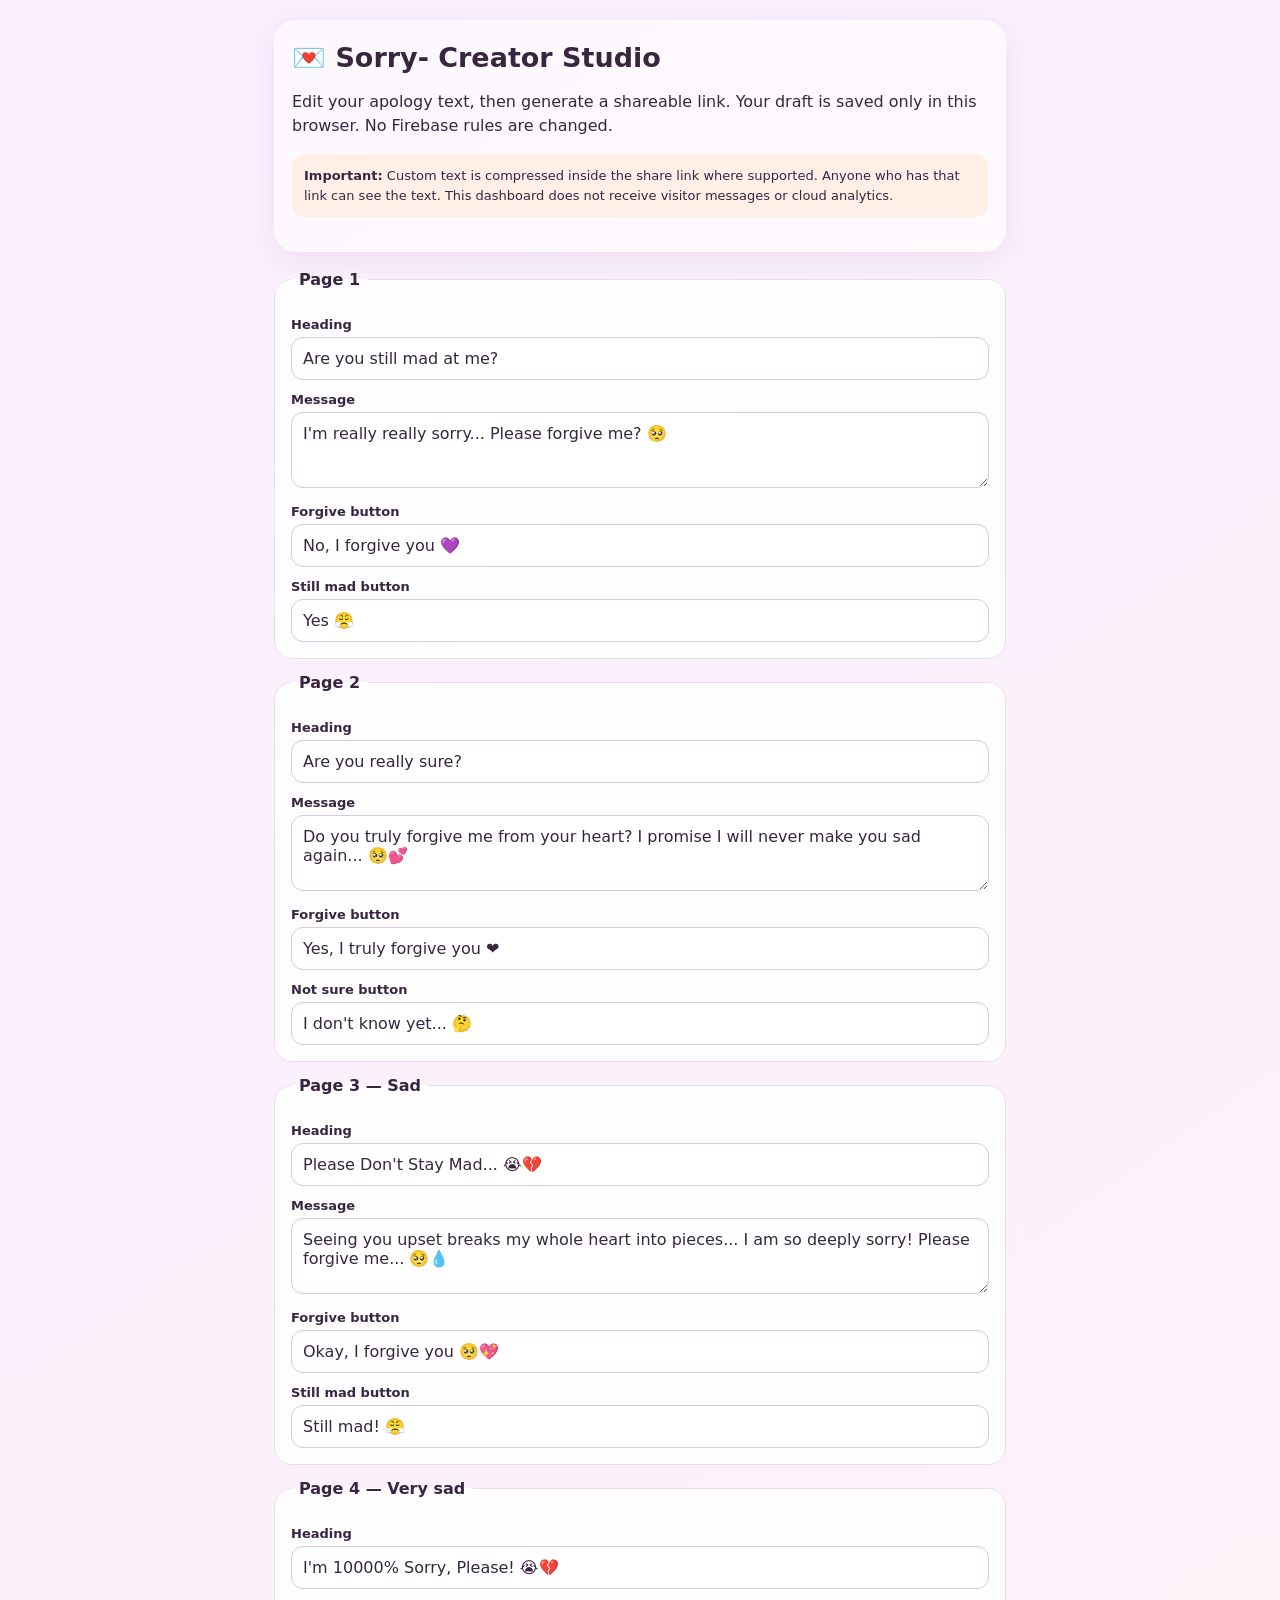
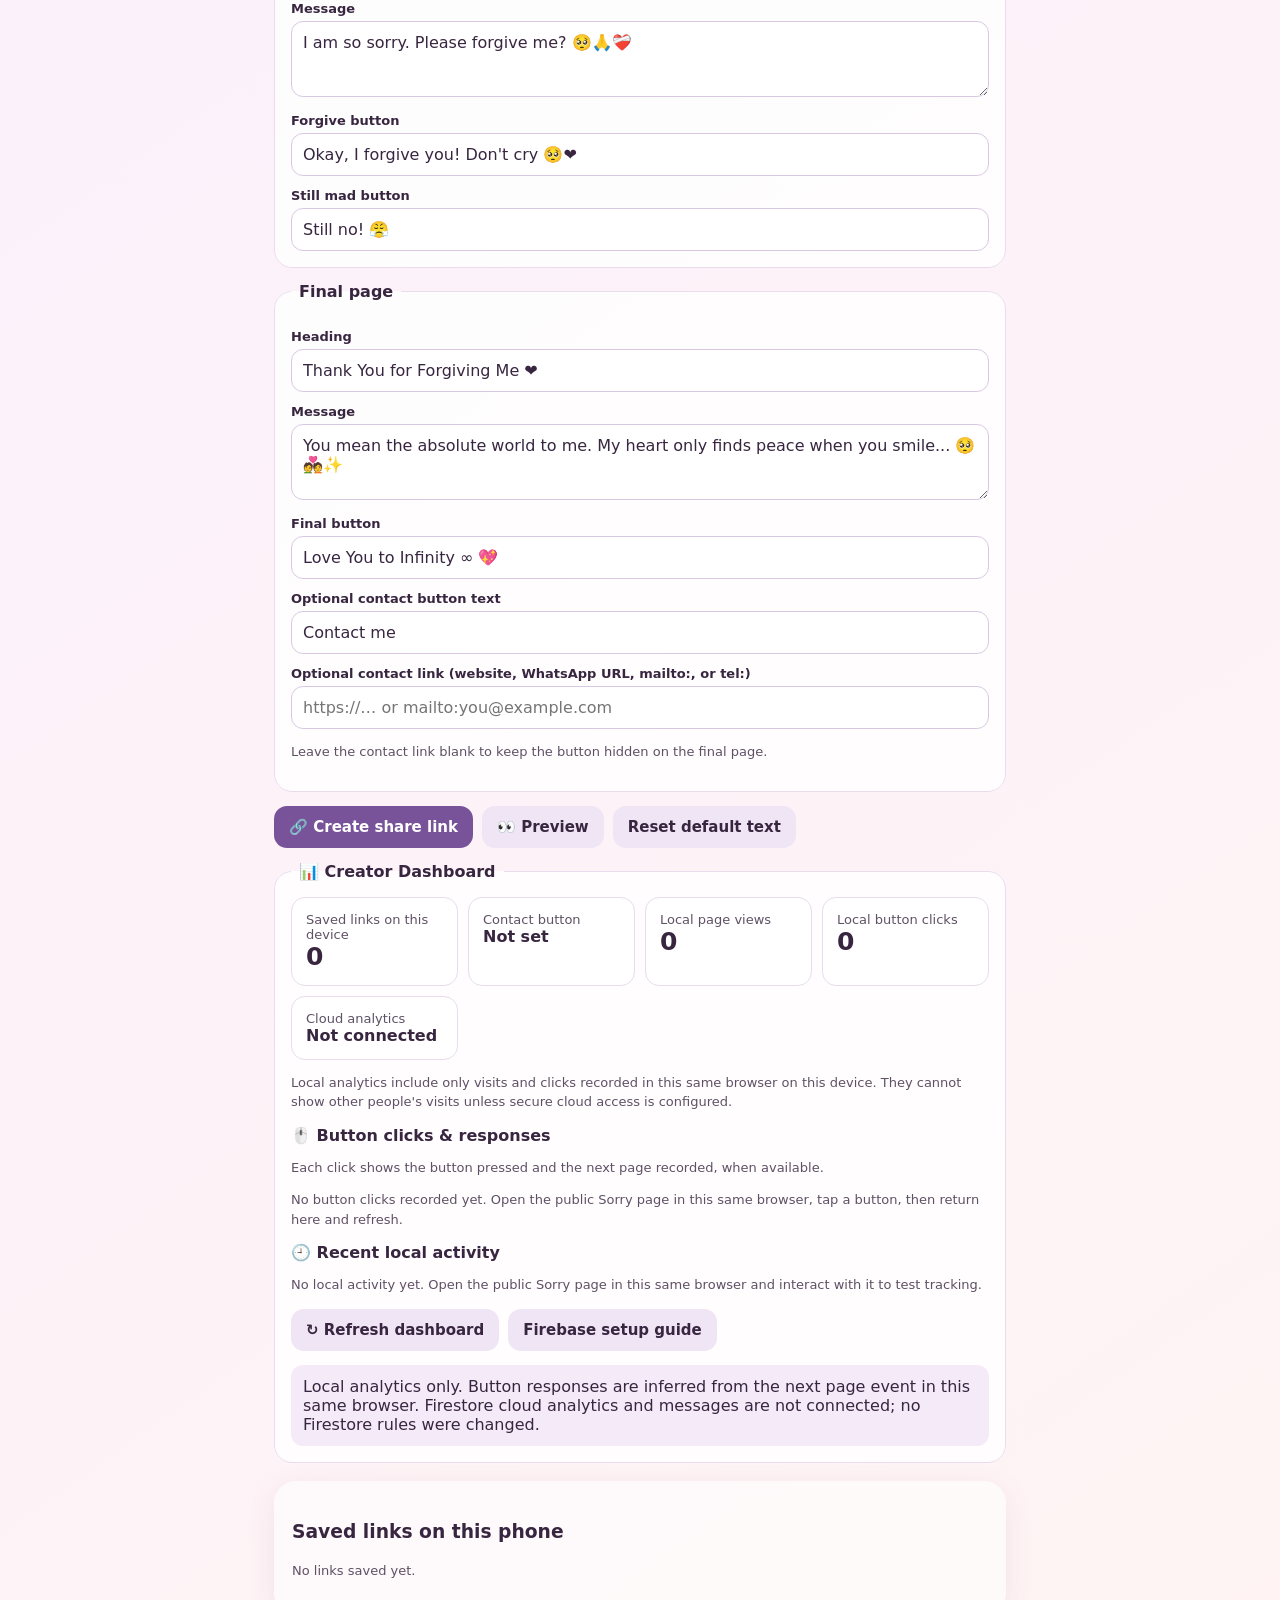
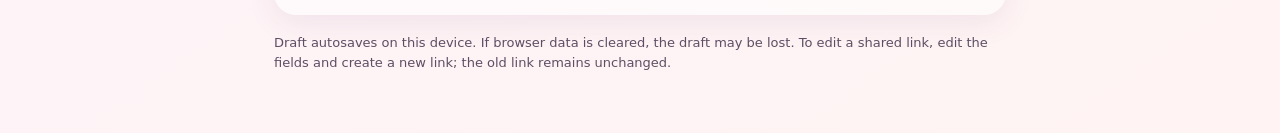
==== admin.html @ 04581060 "Improve local button click response dashboard" ====
<!doctype html>
<html lang="en">
<head>
<meta charset="utf-8"><meta name="viewport" content="width=device-width,initial-scale=1">
<title>Sorry- Creator Studio</title>
<style>
:root{color-scheme:light;--ink:#382640;--purple:#79539a;--soft:#fff7fc;--line:#eadced}
*{box-sizing:border-box}body{margin:0;background:linear-gradient(145deg,#f9efff,#fff4f3);font:16px system-ui,-apple-system,sans-serif;color:var(--ink)}
main{max-width:760px;margin:auto;padding:20px 14px 48px}.hero{padding:22px 18px;border-radius:22px;background:#fff9;box-shadow:0 8px 30px #5e367515;margin-bottom:18px}
h1{margin:0 0 6px;font-size:27px}p{line-height:1.5}.hint{font-size:13px;opacity:.8}
fieldset{border:1px solid var(--line);border-radius:18px;background:#ffffffd9;padding:16px;margin:14px 0}legend{font-weight:800;padding:0 8px}
label{display:block;font-size:13px;font-weight:700;margin:12px 0 5px}input,textarea{width:100%;border:1px solid #d9c8e1;border-radius:12px;padding:11px;font:inherit;background:white;color:var(--ink)}textarea{min-height:76px;resize:vertical}
button{border:0;border-radius:13px;padding:12px 15px;font:700 15px system-ui;cursor:pointer}.primary{background:var(--purple);color:white}.secondary{background:#f0e5f5;color:var(--ink)}.actions{display:flex;flex-wrap:wrap;gap:9px;margin:14px 0}.status{overflow-wrap:anywhere;padding:12px;background:#f5eaf8;border-radius:12px;display:none}.warning{background:#fff0e7;padding:12px;border-radius:12px;font-size:13px}
</style></head>
<body><main>
<section class="hero"><h1>💌 Sorry- Creator Studio</h1><p>Edit your apology text, then generate a shareable link. Your draft is saved only in this browser. No Firebase rules are changed.</p><p class="warning"><b>Important:</b> Custom text is compressed inside the share link where supported. Anyone who has that link can see the text. This dashboard does not receive visitor messages or cloud analytics.</p></section>
<form id="editor">
<fieldset><legend>Page 1</legend>
<label for="title1">Heading</label><input id="title1" data-key="title1" maxlength="180" value="Are you still mad at me?">
<label for="body1">Message</label><textarea id="body1" data-key="body1" maxlength="800">I'm really really sorry... Please forgive me? 🥺</textarea>
<label for="btn1a">Forgive button</label><input id="btn1a" data-key="btn1a" maxlength="100" value="No, I forgive you 💜">
<label for="btn1b">Still mad button</label><input id="btn1b" data-key="btn1b" maxlength="100" value="Yes 😤"></fieldset>
<fieldset><legend>Page 2</legend>
<label for="title2">Heading</label><input id="title2" data-key="title2" maxlength="180" value="Are you really sure?">
<label for="body2">Message</label><textarea id="body2" data-key="body2" maxlength="800">Do you truly forgive me from your heart? I promise I will never make you sad again... 🥺💕</textarea>
<label for="btn2a">Forgive button</label><input id="btn2a" data-key="btn2a" maxlength="100" value="Yes, I truly forgive you ❤️">
<label for="btn2b">Not sure button</label><input id="btn2b" data-key="btn2b" maxlength="100" value="I don't know yet... 🤔"></fieldset>
<fieldset><legend>Page 3 — Sad</legend>
<label for="sadTitle">Heading</label><input id="sadTitle" data-key="sadTitle" maxlength="180" value="Please Don't Stay Mad... 😭💔">
<label for="sadBody">Message</label><textarea id="sadBody" data-key="sadBody" maxlength="800">Seeing you upset breaks my whole heart into pieces... I am so deeply sorry! Please forgive me... 🥺💧</textarea>
<label for="sadA">Forgive button</label><input id="sadA" data-key="sadA" maxlength="100" value="Okay, I forgive you 🥺💖">
<label for="sadB">Still mad button</label><input id="sadB" data-key="sadB" maxlength="100" value="Still mad! 😤"></fieldset>
<fieldset><legend>Page 4 — Very sad</legend>
<label for="superTitle">Heading</label><input id="superTitle" data-key="superTitle" maxlength="180" value="I'm 10000% Sorry, Please! 😭💔">
<label for="superBody">Message</label><textarea id="superBody" data-key="superBody" maxlength="800">I am so sorry. Please forgive me? 🥺🙏❤️‍🩹</textarea>
<label for="superA">Forgive button</label><input id="superA" data-key="superA" maxlength="100" value="Okay, I forgive you! Don't cry 🥺❤️">
<label for="superB">Still mad button</label><input id="superB" data-key="superB" maxlength="100" value="Still no! 😤"></fieldset>
<fieldset><legend>Final page</legend>
<label for="finalTitle">Heading</label><input id="finalTitle" data-key="finalTitle" maxlength="180" value="Thank You for Forgiving Me ❤️">
<label for="finalBody">Message</label><textarea id="finalBody" data-key="finalBody" maxlength="800">You mean the absolute world to me. My heart only finds peace when you smile... 🥺💑✨</textarea>
<label for="finalBtn">Final button</label><input id="finalBtn" data-key="finalBtn" maxlength="100" value="Love You to Infinity ∞ 💖">
<label for="contactLabel">Optional contact button text</label><input id="contactLabel" data-key="contactLabel" maxlength="80" value="Contact me">
<label for="contactUrl">Optional contact link (website, WhatsApp URL, mailto:, or tel:)</label><input id="contactUrl" data-key="contactUrl" maxlength="500" placeholder="https://… or mailto:you@example.com">
<p class="hint">Leave the contact link blank to keep the button hidden on the final page.</p></fieldset>
<div class="actions"><button class="primary" type="button" id="makeLink">🔗 Create share link</button><button class="secondary" type="button" id="preview">👀 Preview</button><button class="secondary" type="button" id="reset">Reset default text</button></div>
<fieldset id="creatorDashboard"><legend>📊 Creator Dashboard</legend>
<div style="display:grid;grid-template-columns:repeat(auto-fit,minmax(135px,1fr));gap:10px">
<div style="padding:14px;border:1px solid var(--line);border-radius:14px;background:#fff"><div class="hint">Saved links on this device</div><strong id="dashLinkCount" style="font-size:25px">0</strong></div>
<div style="padding:14px;border:1px solid var(--line);border-radius:14px;background:#fff"><div class="hint">Contact button</div><strong id="dashContactState">Not set</strong></div>
<div style="padding:14px;border:1px solid var(--line);border-radius:14px;background:#fff"><div class="hint">Local page views</div><strong id="dashPageViews" style="font-size:25px">0</strong></div>
<div style="padding:14px;border:1px solid var(--line);border-radius:14px;background:#fff"><div class="hint">Local button clicks</div><strong id="dashButtonClicks" style="font-size:25px">0</strong></div>
<div style="padding:14px;border:1px solid var(--line);border-radius:14px;background:#fff"><div class="hint">Cloud analytics</div><strong id="dashCloudState">Not connected</strong></div>
</div>
<p id="dashPrivacyNote" class="hint">Local analytics include only visits and clicks recorded in this same browser on this device. They cannot show other people's visits unless secure cloud access is configured.</p>
<div id="buttonResponses" style="margin-top:14px"><h4 style="margin:8px 0">🖱️ Button clicks & responses</h4><p class="hint">No button clicks recorded yet.</p></div>
<div id="localAnalytics" style="margin-top:14px"><h4 style="margin:8px 0">🕘 Recent local activity</h4><p class="hint">No local activity yet.</p></div>
<div class="actions"><button class="secondary" type="button" id="refreshDashboard">↻ Refresh dashboard</button><button class="secondary" type="button" id="openFirebaseGuide">Firebase setup guide</button></div>
<div id="dashDetails" class="status" style="display:block">Cloud visitor analytics: not connected. Public read access to private messages or visitor records will not be enabled.</div>
</fieldset>
<div id="status" class="status" role="status"></div><section id="savedLinks" class="hero" style="margin-top:18px"><h3>Saved links on this phone</h3></section>
<p class="hint">Draft autosaves on this device. If browser data is cleared, the draft may be lost. To edit a shared link, edit the fields and create a new link; the old link remains unchanged.</p>
</form></main>
<script>
const form=document.getElementById('editor'),status=document.getElementById('status');
const fields=[...document.querySelectorAll('[data-key]')];
const defaults=Object.fromEntries(fields.map(el=>[el.dataset.key,el.value]));
const key='sorryCreatorDraftV1', linksKey='sorryCreatedLinksV1';
function values(){return Object.fromEntries(fields.map(el=>[el.dataset.key,el.value.trim()]));}
function save(){try{localStorage.setItem(key,JSON.stringify(values()));}catch(e){}}
try{const saved=JSON.parse(localStorage.getItem(key)||'null');if(saved)fields.forEach(el=>{if(typeof saved[el.dataset.key]==='string')el.value=saved[el.dataset.key];});}catch(e){}
form.addEventListener('input',save);
function toB64Url(bytes){let binary='';for(let i=0;i<bytes.length;i++)binary+=String.fromCharCode(bytes[i]);return btoa(binary).replace(/\+/g,'-').replace(/\//g,'_').replace(/=+$/,'');}
async function encodePayload(obj){
 const bytes=new TextEncoder().encode(JSON.stringify(obj));
 if('CompressionStream' in window && 'DecompressionStream' in window){try{const stream=new Blob([bytes]).stream().pipeThrough(new CompressionStream('gzip'));return 'z'+toB64Url(new Uint8Array(await new Response(stream).arrayBuffer()));}catch(e){}}
 return 'j'+toB64Url(bytes);
}
function showStatus(text){status.style.display='block';status.textContent=text;}
function renderLinks(){
 let list=[];try{list=JSON.parse(localStorage.getItem(linksKey)||'[]')}catch(e){}
 let area=document.getElementById('savedLinks');if(!area)return;
 area.innerHTML='<h3>Saved links on this phone</h3>';
 if(!list.length){area.insertAdjacentHTML('beforeend','<p class="hint">No links saved yet.</p>');return;}
 list.forEach((item,index)=>{
  const row=document.createElement('div');row.style.cssText='border:1px solid #eadced;border-radius:12px;padding:10px;margin:8px 0;overflow-wrap:anywhere';
  const label=document.createElement('b');label.textContent=item.name||('Link '+(index+1));row.appendChild(label);
  const link=document.createElement('p');link.textContent=item.url;link.style.fontSize='12px';row.appendChild(link);
  const open=document.createElement('button');open.className='secondary';open.textContent='Open';open.onclick=()=>window.open(item.url,'_blank','noopener');row.appendChild(open);
  const copy=document.createElement('button');copy.className='secondary';copy.textContent='Copy';copy.style.marginLeft='6px';copy.onclick=async()=>{try{await navigator.clipboard.writeText(item.url);showStatus('Link copied!')}catch(e){showStatus('Copy failed. Select and copy the link above.')}};row.appendChild(copy);
  const del=document.createElement('button');del.className='secondary';del.textContent='Delete from this phone';del.style.marginLeft='6px';del.onclick=()=>{if(!confirm('Remove this saved link from this phone? This does not deactivate a link already shared.'))return;list.splice(index,1);localStorage.setItem(linksKey,JSON.stringify(list));renderLinks();refreshDashboard();};row.appendChild(del);area.appendChild(row);
 });
}
document.getElementById('makeLink').addEventListener('click',async()=>{
 const btn=document.getElementById('makeLink');btn.disabled=true;showStatus('Creating link…');
 try{
  const payload=await encodePayload(values());
  const link=location.origin+location.pathname.replace(/admin\.html$/,'')+'#s='+payload;
  let list=[];try{list=JSON.parse(localStorage.getItem(linksKey)||'[]')}catch(e){}
  list.unshift({name:'Sorry link — '+new Date().toLocaleString(),url:link});
  localStorage.setItem(linksKey,JSON.stringify(list.slice(0,20)));
  try{await navigator.clipboard.writeText(link);showStatus('Link copied! Open it to test, then share it.\n'+link);}catch(e){showStatus('Link ready — copy it below.\n'+link);}
  renderLinks();
  refreshDashboard();
 }catch(e){showStatus('Could not create link. Try again.');}
 finally{btn.disabled=false;}
});
document.getElementById('preview').addEventListener('click',async()=>{
 // Open synchronously during the tap so mobile browsers do not block the preview.
 const previewWindow=window.open('about:blank','_blank');
 const btn=document.getElementById('preview');
 btn.disabled=true;
 showStatus('Preparing preview…');
 try{
  const payload=await encodePayload(values());
  const link=location.origin+location.pathname.slice(0,location.pathname.lastIndexOf('/')+1)+'#s='+payload;
  if(previewWindow){
   previewWindow.opener=null;
   previewWindow.location.replace(link);
   showStatus('Preview opened in a new tab.');
  }else{
   showStatus('Preview popup was blocked. Use Create share link, then open the generated link below.');
  }
 }catch(error){
  if(previewWindow)previewWindow.close();
  showStatus('Could not prepare preview. Please try again.');
 }finally{btn.disabled=false;}
});
document.getElementById('reset').addEventListener('click',()=>{fields.forEach(el=>el.value=defaults[el.dataset.key]);save();showStatus('Default text restored on this device.');});
function refreshDashboard(){
 let list=[];try{list=JSON.parse(localStorage.getItem(linksKey)||'[]')}catch(e){}
 document.getElementById('dashLinkCount').textContent=String(list.length);
 const contact=(document.getElementById('contactUrl')?.value||'').trim();
 document.getElementById('dashContactState').textContent=contact?'Configured':'Not set';
 const events=[];try{events.push(...JSON.parse(localStorage.getItem('sorryLocalEventsV1')||'[]'))}catch(e){}
 const pageEvents=events.filter(e=>e.type==='page_reached'||e.type==='link_opened');
 const clicks=events.filter(e=>e.type==='button_click');
 document.getElementById('dashPageViews').textContent=String(pageEvents.length);
 document.getElementById('dashButtonClicks').textContent=String(clicks.length);
 document.getElementById('dashCloudState').textContent='Not connected';
 const pageNames={'screen-1':'Page 1 · First question','screen-2':'Page 2 · Follow-up','screen-sad':'Page 3 · Sad response','screen-super-sad':'Page 4 · Very sad response','screen-3':'Final page'};
 const buttonNames={
  'btn-no':'No, I forgive you · Page 1','btn-yes':'Yes / still upset · Page 1',
  'btn-idk':'Not sure yet · Page 2','btn-forgive-final':'Forgive · Page 2',
  'btn-sad-forgive':'Forgive · Sad page','btn-sad-mad':'Still upset · Sad page',
  'btn-super-forgive':'Forgive · Very sad page','btn-super-mad':'Still upset · Very sad page',
  'btn-infinite-love':'Love button · Final page','btn-contact-creator':'Contact creator',
  'sorry-message-open':'Open message form','sorry-tools-fab':'Open extra options'
 };
 const nicePage=id=>pageNames[id]||String(id||'Unknown page').replace(/^screen-/,'Page ');
 const niceButton=e=>(buttonNames[e.extra?.buttonId]||e.extra?.buttonText||e.extra?.buttonId||'Unknown button');
 const responses=document.getElementById('buttonResponses');
 responses.innerHTML='<h4 style="margin:8px 0">🖱️ Button clicks & responses</h4><p class="hint">Each click shows the button pressed and the next page recorded, when available.</p>';
 if(!clicks.length){
  responses.insertAdjacentHTML('beforeend','<p class="hint">No button clicks recorded yet. Open the public Sorry page in this same browser, tap a button, then return here and refresh.</p>');
 }else{
  clicks.slice(-20).reverse().forEach(event=>{
   const idx=events.indexOf(event);
   const nextPage=events.slice(idx+1).find(e=>e.type==='page_reached');
   const card=document.createElement('div');
   card.style.cssText='border:1px solid var(--line);border-radius:14px;background:#fff;padding:12px;margin:9px 0;box-shadow:0 3px 12px #5e367510';
   const head=document.createElement('div');
   head.style.cssText='display:flex;justify-content:space-between;gap:10px;align-items:flex-start;flex-wrap:wrap';
   const title=document.createElement('strong');title.textContent=niceButton(event);head.appendChild(title);
   const time=document.createElement('span');time.className='hint';const date=new Date(event.time);time.textContent=Number.isNaN(date.getTime())?'':date.toLocaleString();head.appendChild(time);
   card.appendChild(head);
   const pressed=document.createElement('p');pressed.style.cssText='margin:8px 0 4px;font-size:13px';pressed.textContent='Button text: '+(event.extra?.buttonText||niceButton(event));card.appendChild(pressed);
   const from=document.createElement('p');from.style.cssText='margin:4px 0;font-size:13px';from.textContent='Pressed on: '+nicePage(event.extra?.page);card.appendChild(from);
   const result=document.createElement('p');result.style.cssText='margin:8px 0 0;padding:9px 10px;border-radius:10px;background:#f4eaf8;font-size:13px;font-weight:700';
   result.textContent=nextPage?'Response: moved to '+nicePage(nextPage.extra?.page):'Response: no next-page event recorded';
   card.appendChild(result);responses.appendChild(card);
  });
 }
 const activity=document.getElementById('localAnalytics');
 activity.innerHTML='<h4 style="margin:8px 0">🕘 Recent local activity</h4>';
 if(!events.length){activity.insertAdjacentHTML('beforeend','<p class="hint">No local activity yet. Open the public Sorry page in this same browser and interact with it to test tracking.</p>');}
 else events.slice(-10).reverse().forEach(event=>{
  const row=document.createElement('div');row.style.cssText='padding:9px 11px;border-bottom:1px solid var(--line);font-size:13px;overflow-wrap:anywhere';
  const date=new Date(event.time);
  const stamp=Number.isNaN(date.getTime())?'':date.toLocaleString()+' · ';
  let detail=event.type.replaceAll('_',' ');
  if(event.type==='button_click')detail='Button clicked: '+(event.extra?.buttonText||event.extra?.buttonId||'Unknown');
  else if(event.type==='page_reached')detail='Reached '+nicePage(event.extra?.page);
  else if(event.type==='link_opened')detail='Sorry link opened';
  else if(event.type==='message_popup_opened')detail='Message form opened';
  row.textContent=stamp+detail;activity.appendChild(row);
 });
 document.getElementById('dashDetails').textContent='Local analytics only. Button responses are inferred from the next page event in this same browser. Firestore cloud analytics and messages are not connected; no Firestore rules were changed.';
}
document.getElementById('refreshDashboard').addEventListener('click',refreshDashboard);
document.getElementById('openFirebaseGuide').addEventListener('click',()=>window.open('https://github.com/mainakgarai007/sorry-/blob/main/FIREBASE-SETUP.md','_blank','noopener'));
form.addEventListener('input',refreshDashboard);
renderLinks();
refreshDashboard();
</script></body></html>
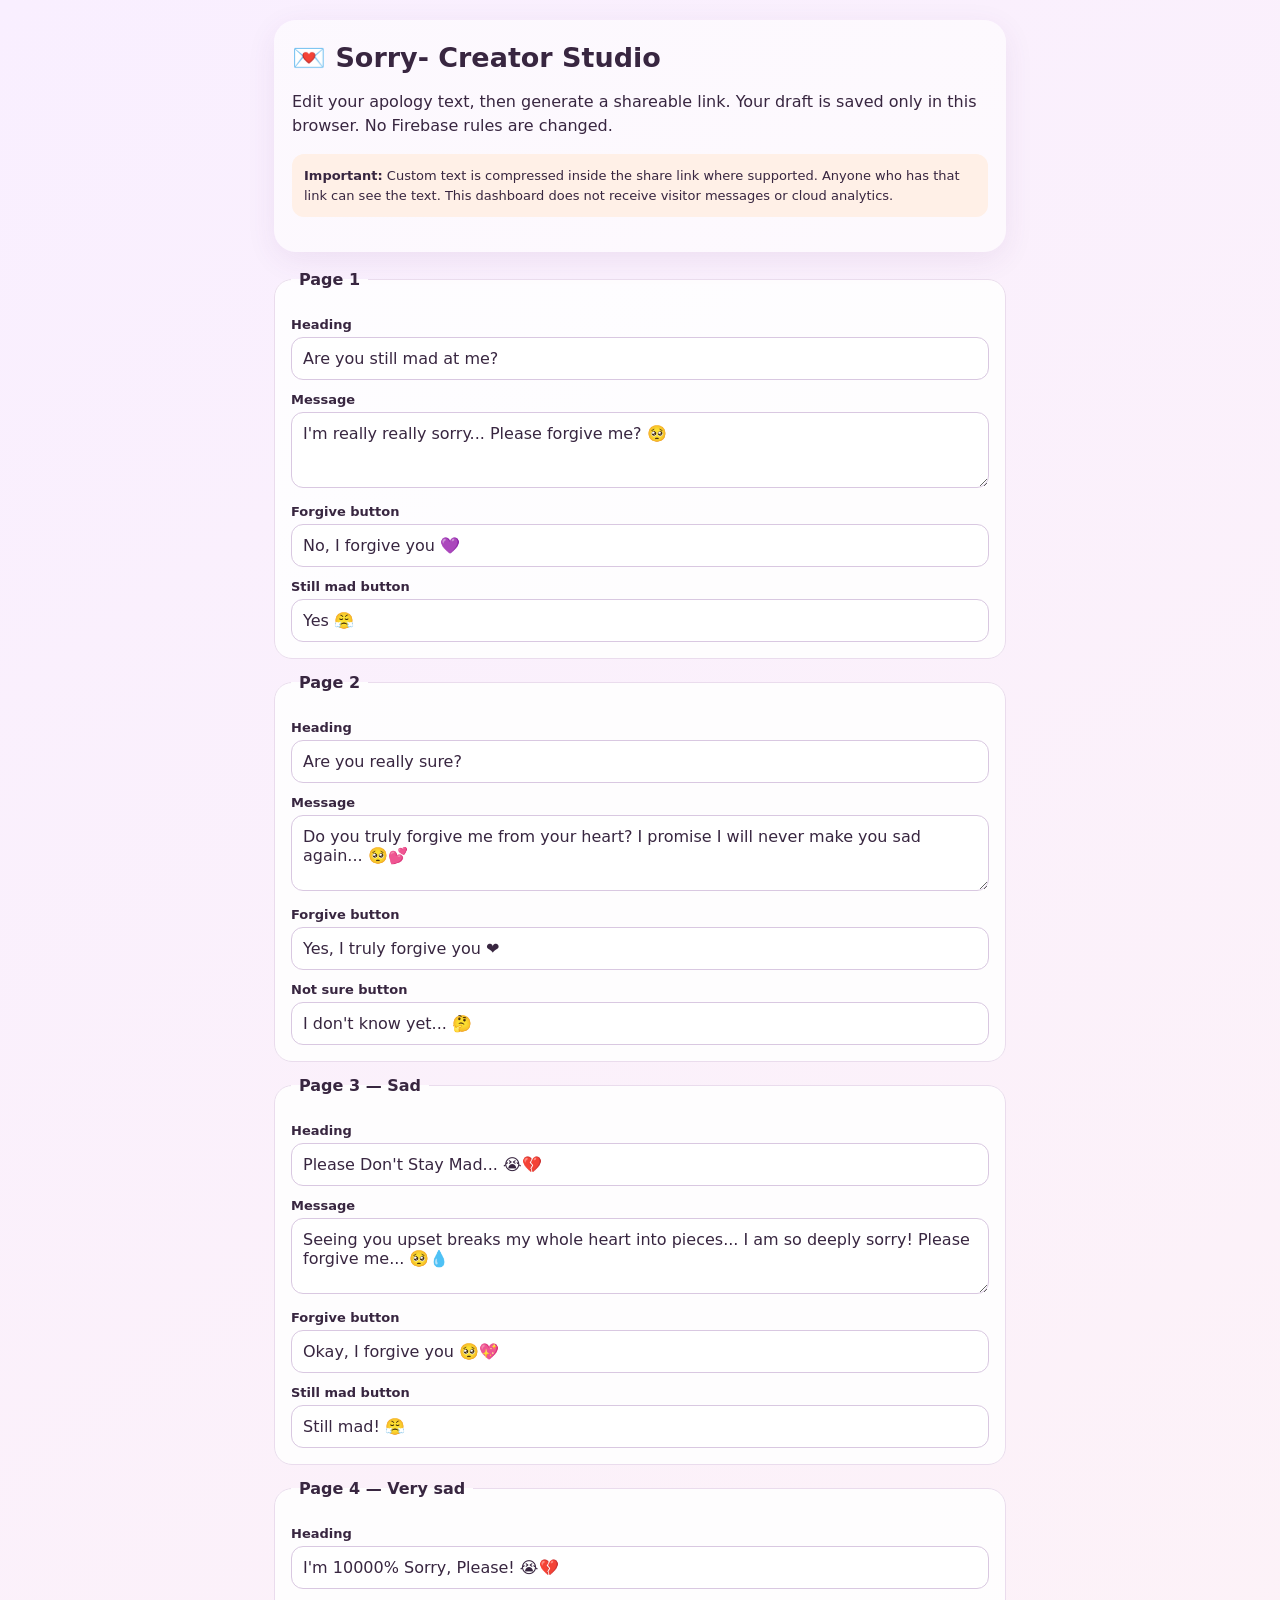
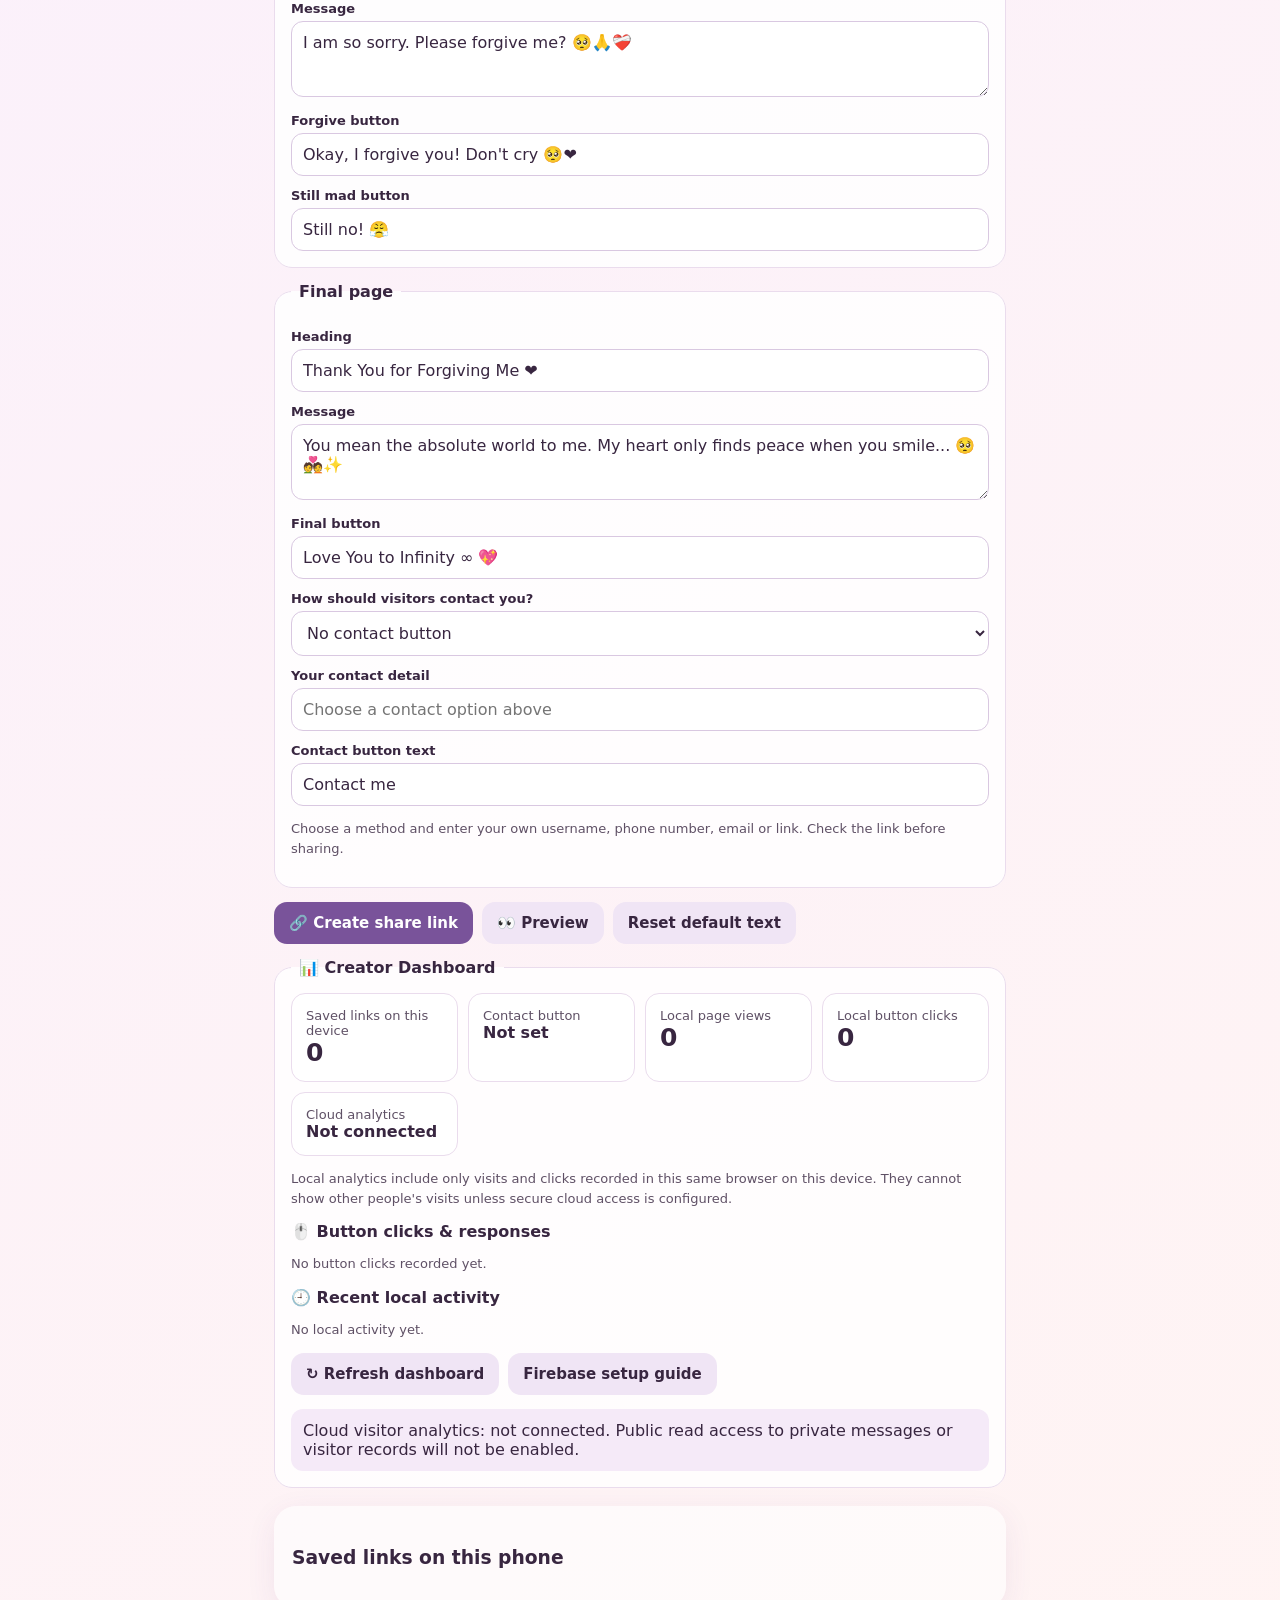
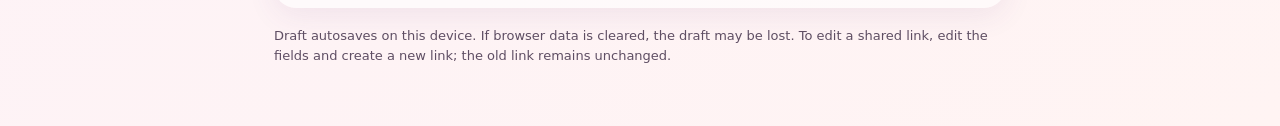
==== commit 40c9a39e: "Add creator contact method selector" ====
--- a/admin.html
+++ b/admin.html
@@ -9,7 +9,7 @@
 main{max-width:760px;margin:auto;padding:20px 14px 48px}.hero{padding:22px 18px;border-radius:22px;background:#fff9;box-shadow:0 8px 30px #5e367515;margin-bottom:18px}
 h1{margin:0 0 6px;font-size:27px}p{line-height:1.5}.hint{font-size:13px;opacity:.8}
 fieldset{border:1px solid var(--line);border-radius:18px;background:#ffffffd9;padding:16px;margin:14px 0}legend{font-weight:800;padding:0 8px}
-label{display:block;font-size:13px;font-weight:700;margin:12px 0 5px}input,textarea{width:100%;border:1px solid #d9c8e1;border-radius:12px;padding:11px;font:inherit;background:white;color:var(--ink)}textarea{min-height:76px;resize:vertical}
+label{display:block;font-size:13px;font-weight:700;margin:12px 0 5px}input,textarea,select{width:100%;border:1px solid #d9c8e1;border-radius:12px;padding:11px;font:inherit;background:white;color:var(--ink)}textarea{min-height:76px;resize:vertical}select{width:100%;border:1px solid #d9c8e1;border-radius:12px;padding:11px;font:inherit;background:white;color:var(--ink)}
 button{border:0;border-radius:13px;padding:12px 15px;font:700 15px system-ui;cursor:pointer}.primary{background:var(--purple);color:white}.secondary{background:#f0e5f5;color:var(--ink)}.actions{display:flex;flex-wrap:wrap;gap:9px;margin:14px 0}.status{overflow-wrap:anywhere;padding:12px;background:#f5eaf8;border-radius:12px;display:none}.warning{background:#fff0e7;padding:12px;border-radius:12px;font-size:13px}
 </style></head>
 <body><main>
@@ -39,9 +39,21 @@
 <label for="finalTitle">Heading</label><input id="finalTitle" data-key="finalTitle" maxlength="180" value="Thank You for Forgiving Me ❤️">
 <label for="finalBody">Message</label><textarea id="finalBody" data-key="finalBody" maxlength="800">You mean the absolute world to me. My heart only finds peace when you smile... 🥺💑✨</textarea>
 <label for="finalBtn">Final button</label><input id="finalBtn" data-key="finalBtn" maxlength="100" value="Love You to Infinity ∞ 💖">
-<label for="contactLabel">Optional contact button text</label><input id="contactLabel" data-key="contactLabel" maxlength="80" value="Contact me">
-<label for="contactUrl">Optional contact link (website, WhatsApp URL, mailto:, or tel:)</label><input id="contactUrl" data-key="contactUrl" maxlength="500" placeholder="https://… or mailto:you@example.com">
-<p class="hint">Leave the contact link blank to keep the button hidden on the final page.</p></fieldset>
+<label for="contactMode">How should visitors contact you?</label>
+<select id="contactMode" data-key="contactMode">
+<option value="none">No contact button</option>
+<option value="local" disabled>Website message inbox — unavailable for now</option>
+<option value="whatsapp">WhatsApp chat</option>
+<option value="instagram">Instagram DM</option>
+<option value="messenger">Facebook Messenger</option>
+<option value="email">Email</option>
+<option value="sms">SMS / text message</option>
+<option value="custom">Custom website or contact link</option>
+</select>
+<label for="contactTarget">Your contact detail</label><input id="contactTarget" data-key="contactTarget" maxlength="250" placeholder="Choose a contact option above">
+<label for="contactLabel">Contact button text</label><input id="contactLabel" data-key="contactLabel" maxlength="80" value="Contact me">
+<input id="contactUrl" data-key="contactUrl" maxlength="500" aria-label="Generated contact URL" hidden>
+<p class="hint" id="contactHelp">Choose a method and enter your own username, phone number, email or link. Check the link before sharing.</p></fieldset>
 <div class="actions"><button class="primary" type="button" id="makeLink">🔗 Create share link</button><button class="secondary" type="button" id="preview">👀 Preview</button><button class="secondary" type="button" id="reset">Reset default text</button></div>
 <fieldset id="creatorDashboard"><legend>📊 Creator Dashboard</legend>
 <div style="display:grid;grid-template-columns:repeat(auto-fit,minmax(135px,1fr));gap:10px">
@@ -68,7 +80,48 @@
 function values(){return Object.fromEntries(fields.map(el=>[el.dataset.key,el.value.trim()]));}
 function save(){try{localStorage.setItem(key,JSON.stringify(values()));}catch(e){}}
 try{const saved=JSON.parse(localStorage.getItem(key)||'null');if(saved)fields.forEach(el=>{if(typeof saved[el.dataset.key]==='string')el.value=saved[el.dataset.key];});}catch(e){}
+syncContact();
 form.addEventListener('input',save);
+const contactMode=document.getElementById('contactMode');
+const contactTarget=document.getElementById('contactTarget');
+const contactUrl=document.getElementById('contactUrl');
+const contactHelp=document.getElementById('contactHelp');
+function syncContact(){
+ const mode=contactMode.value, raw=contactTarget.value.trim();
+ let url='', help='';
+ const clean=raw.replace(/^@/,'');
+ if(mode==='none'){help='The final page will not show a contact button.';}
+ else if(mode==='local'){help='Website message inbox is not available yet.';}
+ else if(mode==='whatsapp'){
+   const digits=raw.replace(/[^0-9]/g,'');
+   if(digits.length>=8&&digits.length<=15)url='https://wa.me/'+digits;
+   help='Enter your WhatsApp number with country code, digits only is best (India: 91…).';
+ }else if(mode==='instagram'){
+   if(/^[A-Za-z0-9._]{1,30}$/.test(clean))url='https://ig.me/m/'+clean;
+   help='Enter your Instagram username, with or without @.';
+ }else if(mode==='messenger'){
+   if(/^[A-Za-z0-9.]{3,100}$/.test(clean))url='https://m.me/'+clean;
+   help='Enter your Facebook username or page username.';
+ }else if(mode==='email'){
+   if(/^[^\s@]+@[^\s@]+\.[^\s@]+$/.test(raw))url='mailto:'+raw;
+   help='Enter the email address visitors should contact.';
+ }else if(mode==='sms'){
+   const phone=raw.replace(/[\s()-]/g,'');
+   if(/^\+?[0-9]{8,15}$/.test(phone))url='sms:'+phone;
+   help='Enter a phone number, preferably with country code.';
+ }else if(mode==='custom'){
+   try{const parsed=new URL(raw);if(['https:','http:','mailto:','tel:'].includes(parsed.protocol))url=parsed.href;}catch(e){}
+   help='Enter a complete https://, http://, mailto: or tel: link.';
+ }
+ contactUrl.value=url;
+ contactTarget.placeholder=mode==='none'?'No details needed':mode==='whatsapp'?'WhatsApp number with country code':mode==='instagram'?'Instagram username':mode==='messenger'?'Facebook username/page':mode==='email'?'you@example.com':mode==='sms'?'Phone number with country code':mode==='custom'?'https://example.com or mailto:…':'Unavailable for now';
+ contactTarget.disabled=mode==='none'||mode==='local';
+ contactHelp.textContent=help+(mode!=='none'&&mode!=='local'&&!url?' A valid detail is needed before the button appears.':'');
+ refreshDashboard();
+}
+contactMode.addEventListener('change',()=>{syncContact();save();});
+contactTarget.addEventListener('input',()=>{syncContact();save();});
+
 function toB64Url(bytes){let binary='';for(let i=0;i<bytes.length;i++)binary+=String.fromCharCode(bytes[i]);return btoa(binary).replace(/\+/g,'-').replace(/\//g,'_').replace(/=+$/,'');}
 async function encodePayload(obj){
  const bytes=new TextEncoder().encode(JSON.stringify(obj));
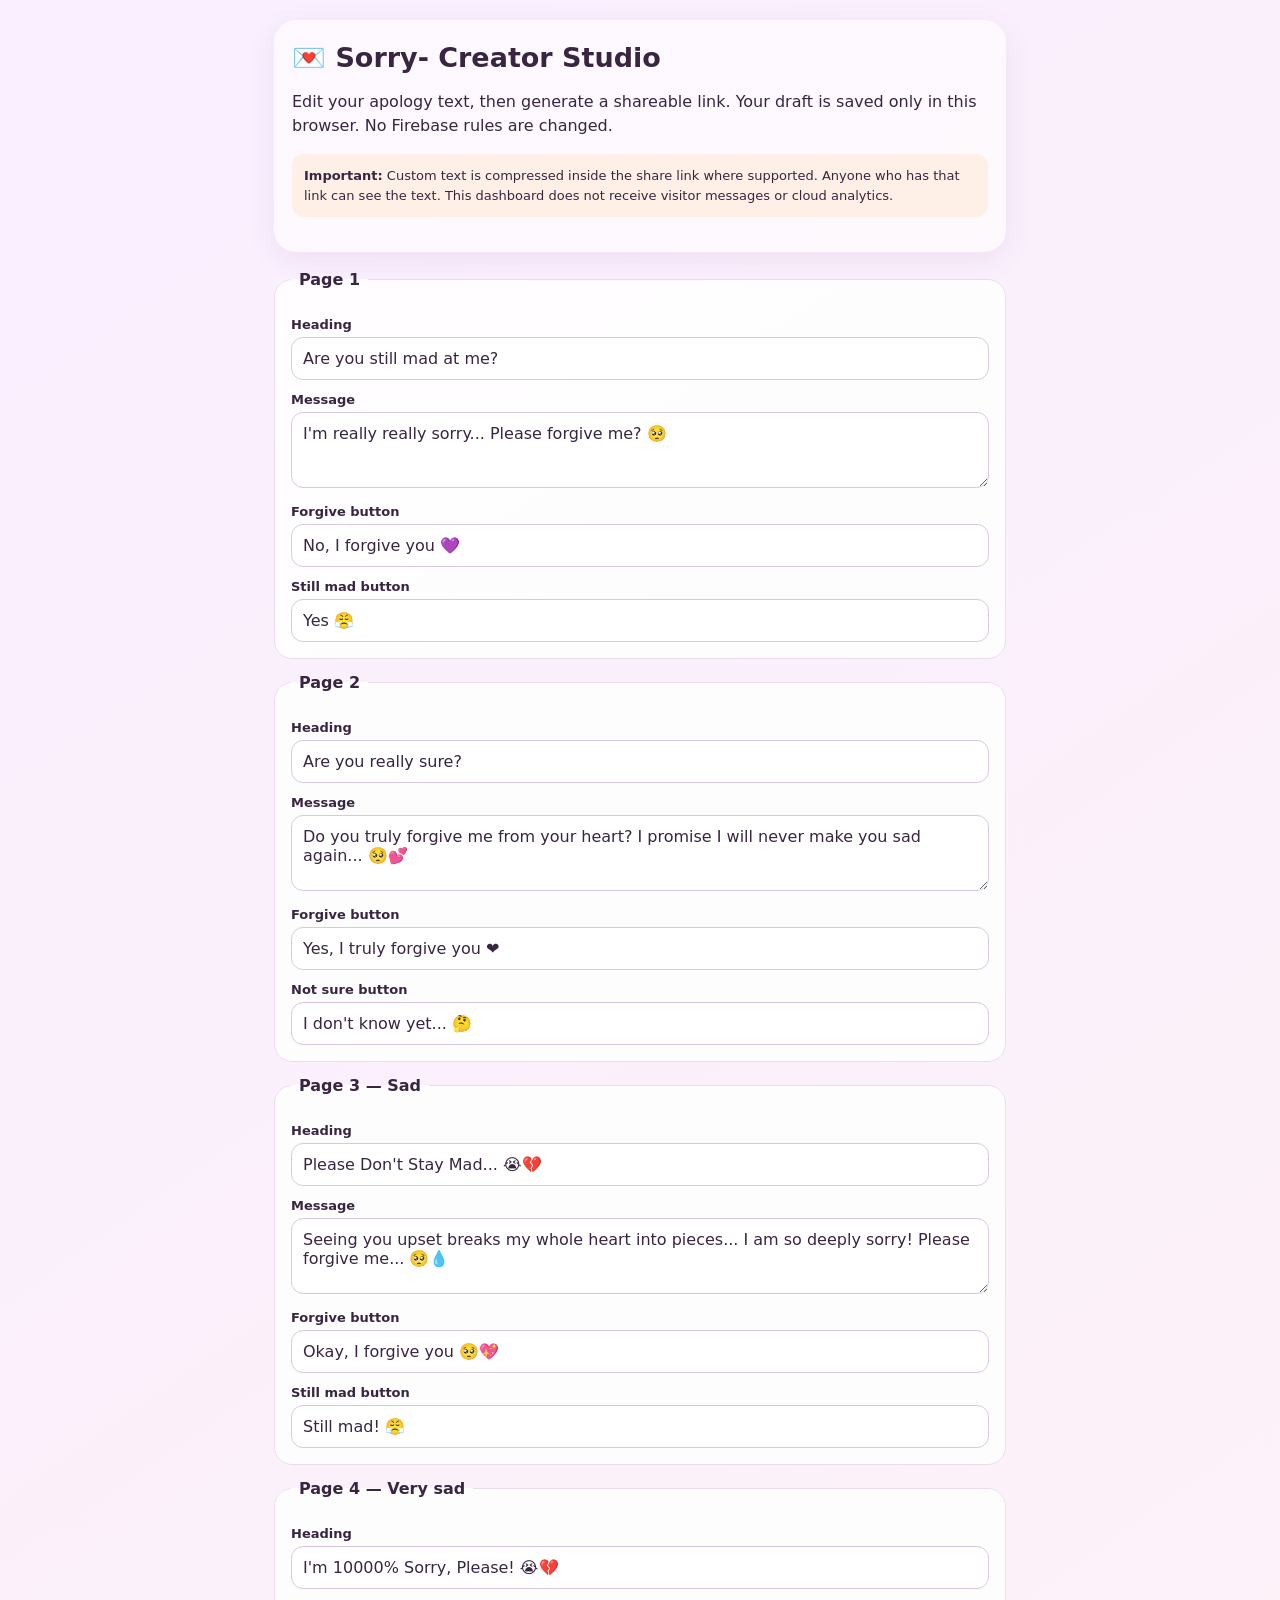
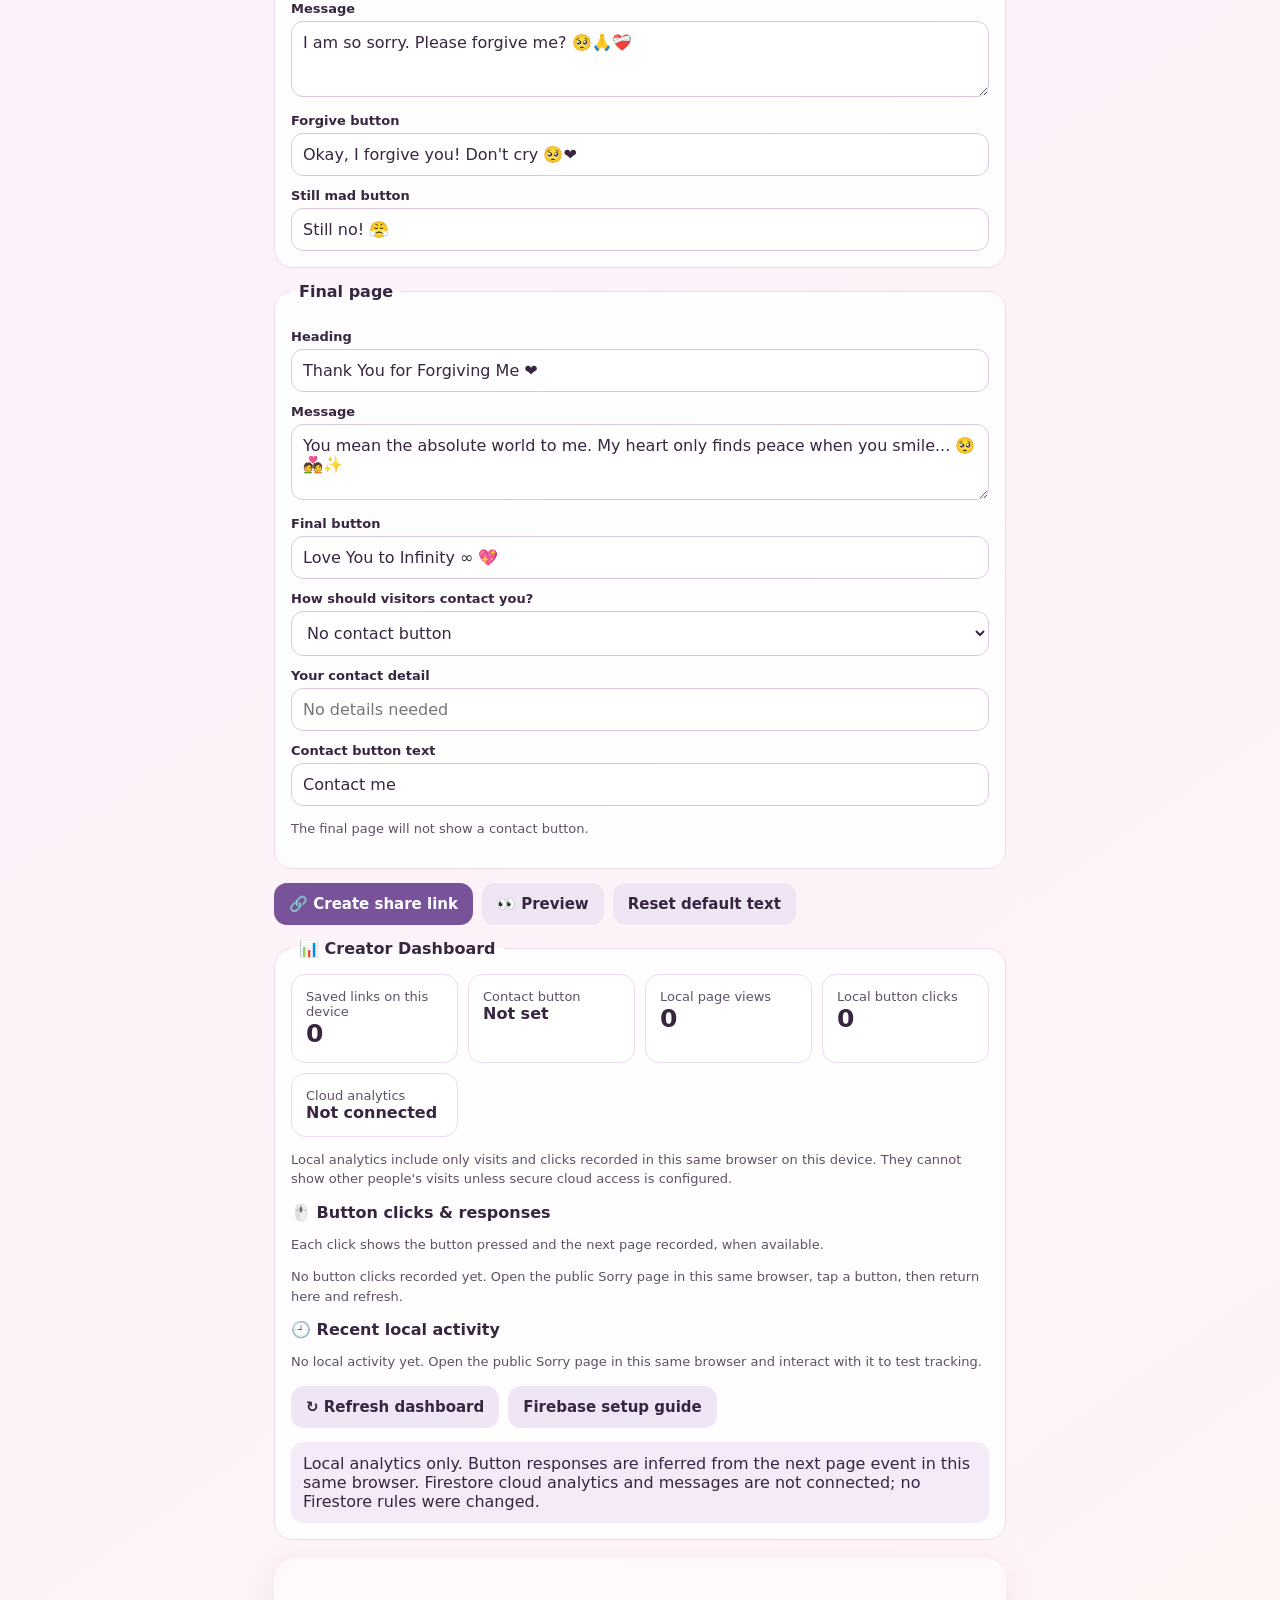
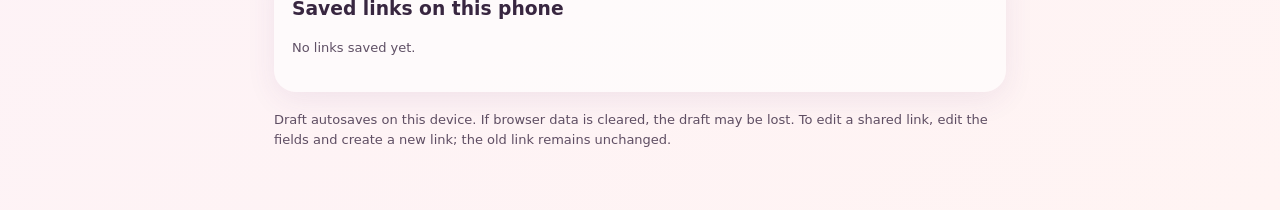
==== commit ae8d2136: "Fix creator dashboard startup error" ====
--- a/admin.html
+++ b/admin.html
@@ -80,7 +80,6 @@
 function values(){return Object.fromEntries(fields.map(el=>[el.dataset.key,el.value.trim()]));}
 function save(){try{localStorage.setItem(key,JSON.stringify(values()));}catch(e){}}
 try{const saved=JSON.parse(localStorage.getItem(key)||'null');if(saved)fields.forEach(el=>{if(typeof saved[el.dataset.key]==='string')el.value=saved[el.dataset.key];});}catch(e){}
-syncContact();
 form.addEventListener('input',save);
 const contactMode=document.getElementById('contactMode');
 const contactTarget=document.getElementById('contactTarget');
@@ -121,6 +120,7 @@
 }
 contactMode.addEventListener('change',()=>{syncContact();save();});
 contactTarget.addEventListener('input',()=>{syncContact();save();});
+syncContact();
 
 function toB64Url(bytes){let binary='';for(let i=0;i<bytes.length;i++)binary+=String.fromCharCode(bytes[i]);return btoa(binary).replace(/\+/g,'-').replace(/\//g,'_').replace(/=+$/,'');}
 async function encodePayload(obj){
@@ -178,7 +178,7 @@
   showStatus('Could not prepare preview. Please try again.');
  }finally{btn.disabled=false;}
 });
-document.getElementById('reset').addEventListener('click',()=>{fields.forEach(el=>el.value=defaults[el.dataset.key]);save();showStatus('Default text restored on this device.');});
+document.getElementById('reset').addEventListener('click',()=>{fields.forEach(el=>el.value=defaults[el.dataset.key]);syncContact();save();showStatus('Default text restored on this device.');});
 function refreshDashboard(){
  let list=[];try{list=JSON.parse(localStorage.getItem(linksKey)||'[]')}catch(e){}
  document.getElementById('dashLinkCount').textContent=String(list.length);
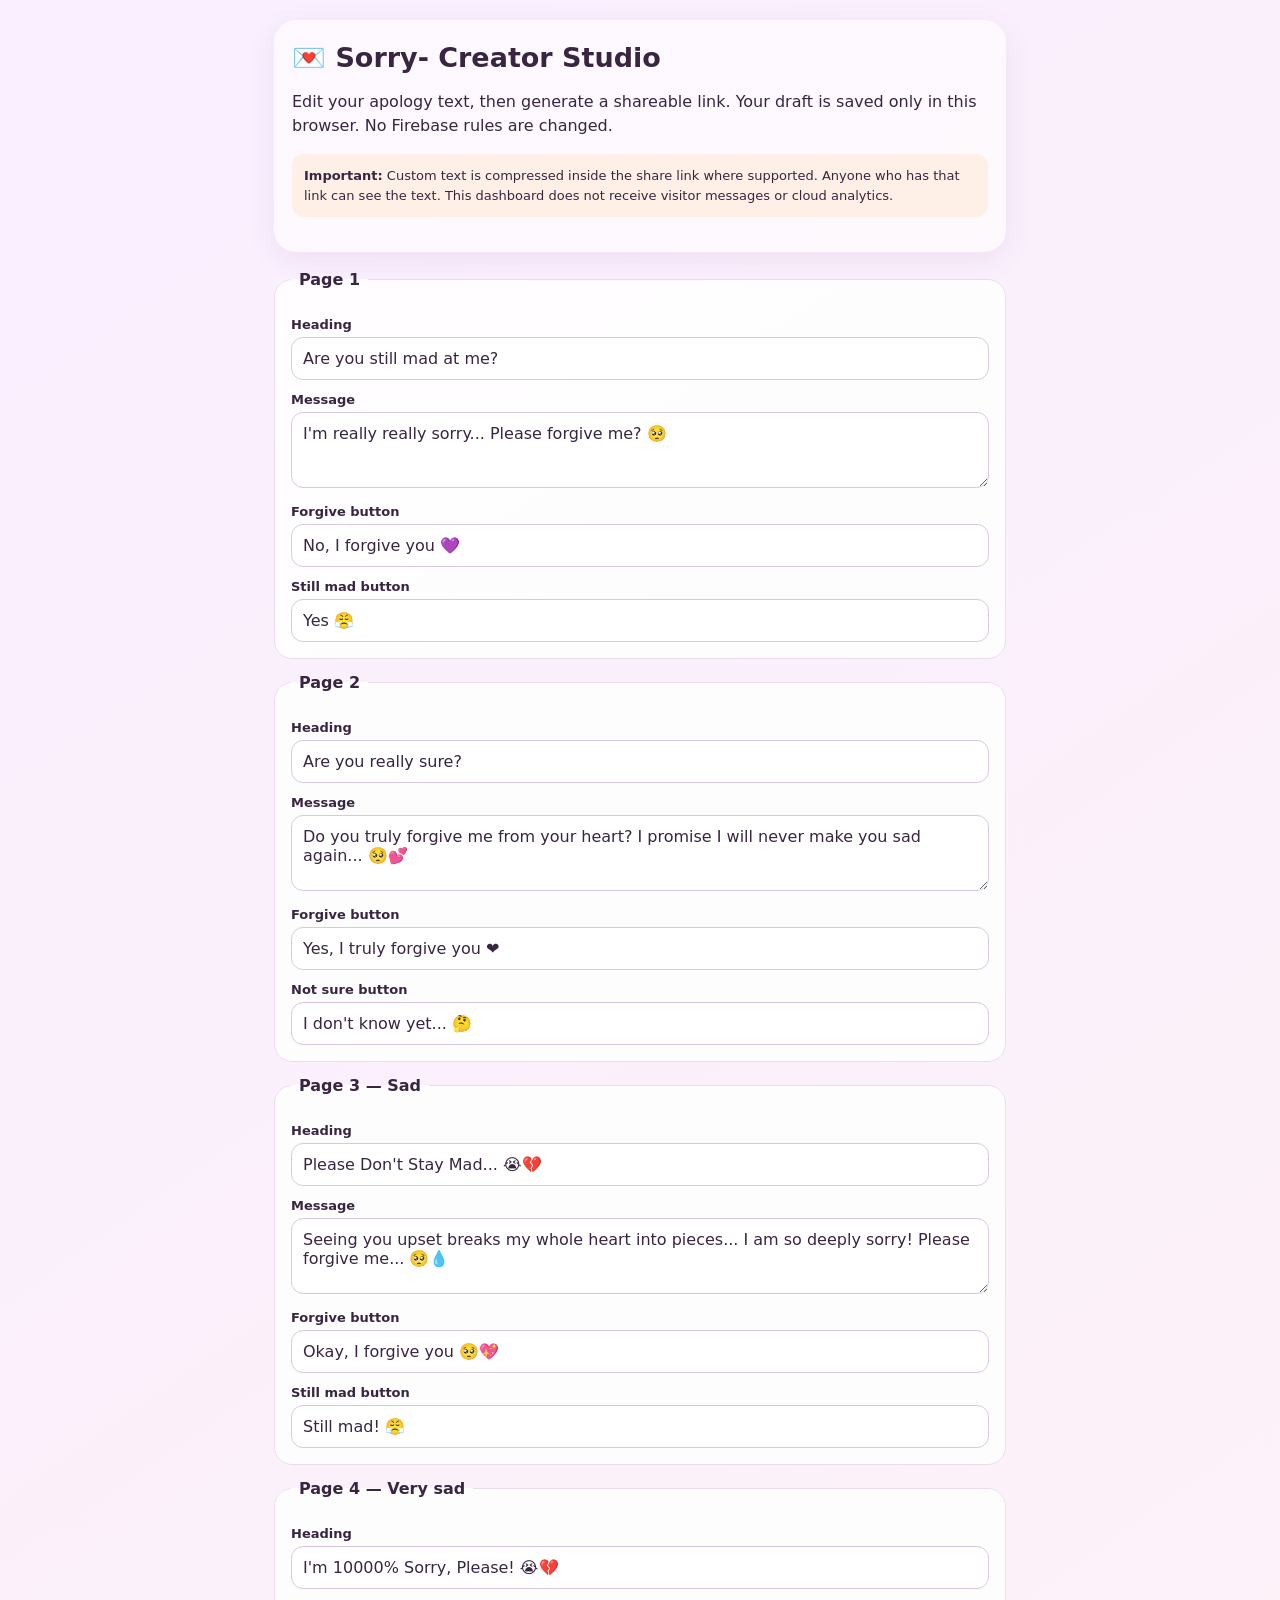
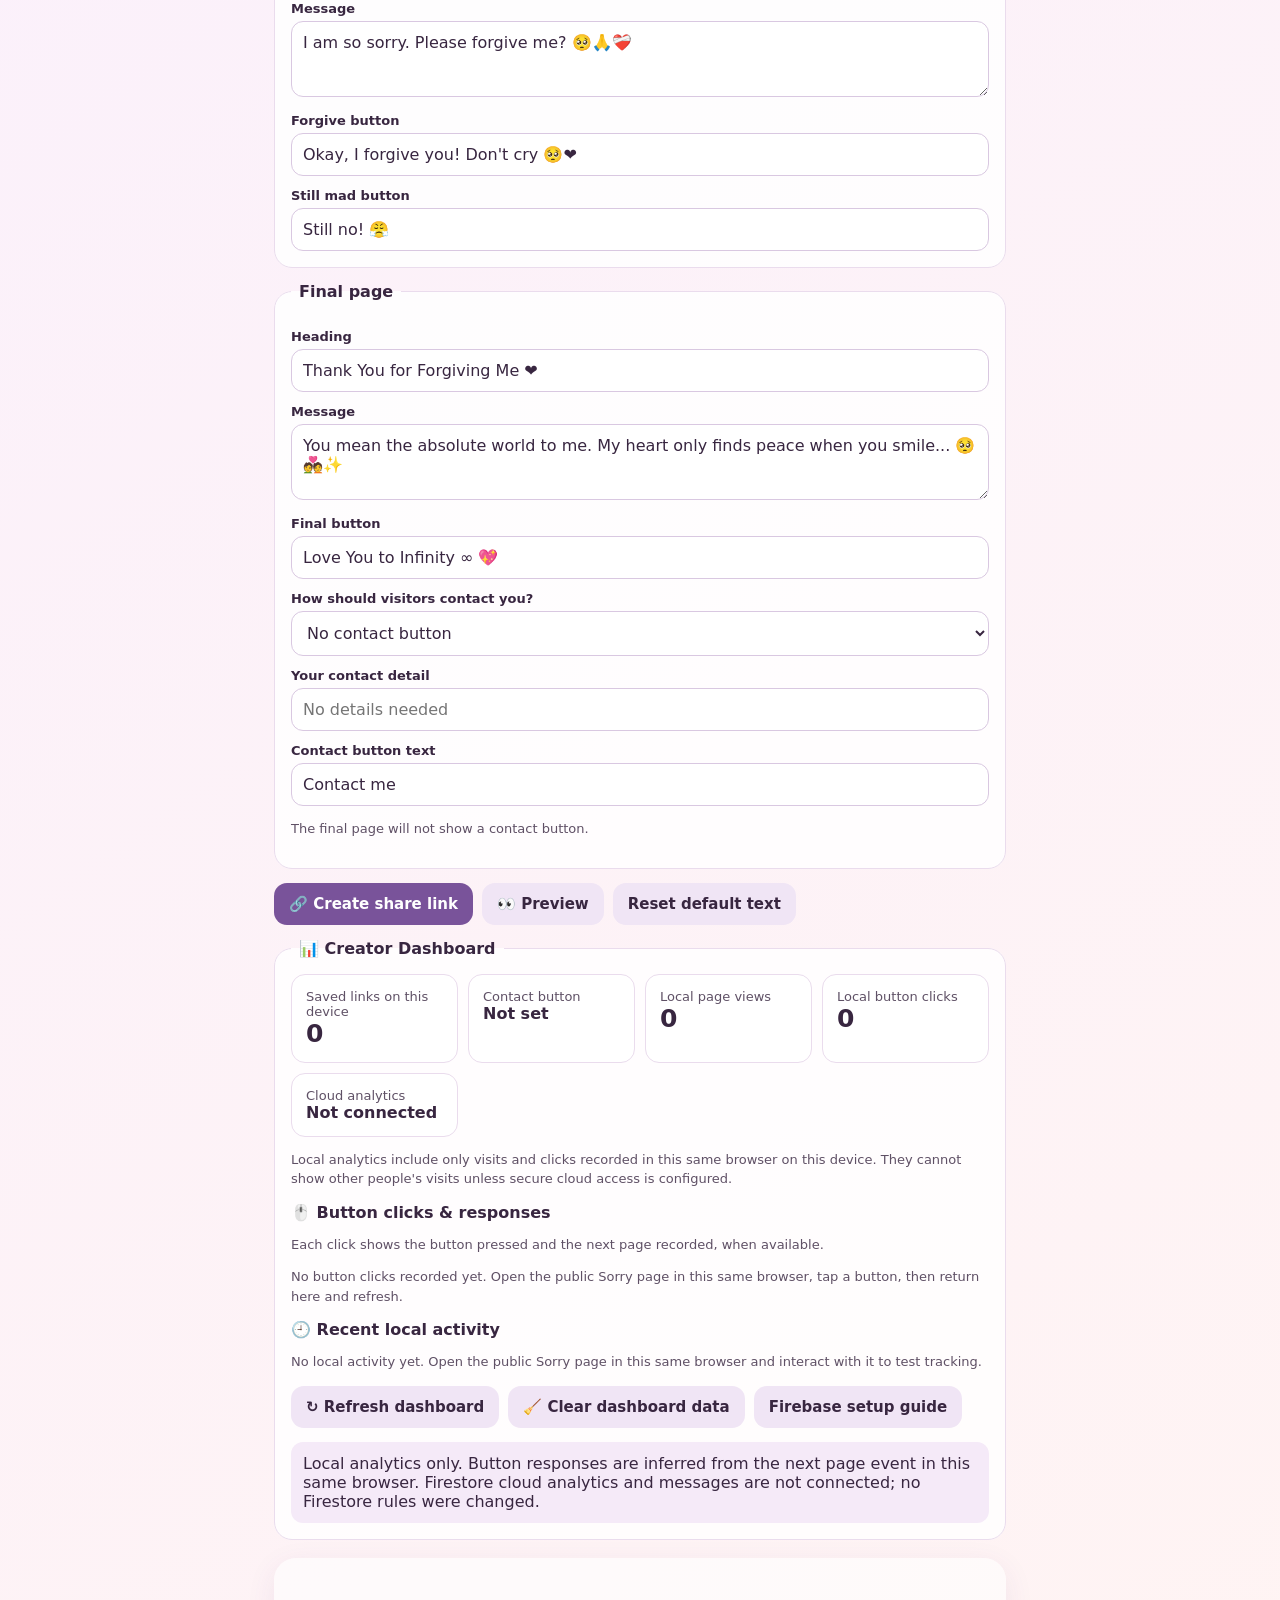
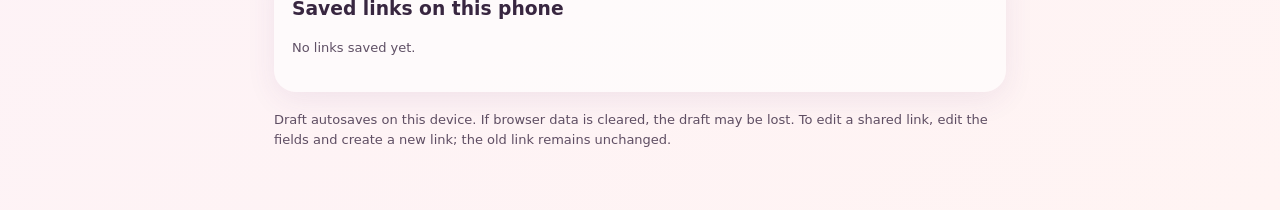
==== commit c90a888a: "Add clear dashboard data and fix custom SMS contact links" ====
--- a/admin.html
+++ b/admin.html
@@ -66,7 +66,7 @@
 <p id="dashPrivacyNote" class="hint">Local analytics include only visits and clicks recorded in this same browser on this device. They cannot show other people's visits unless secure cloud access is configured.</p>
 <div id="buttonResponses" style="margin-top:14px"><h4 style="margin:8px 0">🖱️ Button clicks & responses</h4><p class="hint">No button clicks recorded yet.</p></div>
 <div id="localAnalytics" style="margin-top:14px"><h4 style="margin:8px 0">🕘 Recent local activity</h4><p class="hint">No local activity yet.</p></div>
-<div class="actions"><button class="secondary" type="button" id="refreshDashboard">↻ Refresh dashboard</button><button class="secondary" type="button" id="openFirebaseGuide">Firebase setup guide</button></div>
+<div class="actions"><button class="secondary" type="button" id="refreshDashboard">↻ Refresh dashboard</button><button class="secondary" type="button" id="clearDashboard">🧹 Clear dashboard data</button><button class="secondary" type="button" id="openFirebaseGuide">Firebase setup guide</button></div>
 <div id="dashDetails" class="status" style="display:block">Cloud visitor analytics: not connected. Public read access to private messages or visitor records will not be enabled.</div>
 </fieldset>
 <div id="status" class="status" role="status"></div><section id="savedLinks" class="hero" style="margin-top:18px"><h3>Saved links on this phone</h3></section>
@@ -109,8 +109,8 @@
    if(/^\+?[0-9]{8,15}$/.test(phone))url='sms:'+phone;
    help='Enter a phone number, preferably with country code.';
  }else if(mode==='custom'){
-   try{const parsed=new URL(raw);if(['https:','http:','mailto:','tel:'].includes(parsed.protocol))url=parsed.href;}catch(e){}
-   help='Enter a complete https://, http://, mailto: or tel: link.';
+   try{const parsed=new URL(raw);if(['https:','http:','mailto:','tel:','sms:'].includes(parsed.protocol))url=parsed.href;}catch(e){}
+   help='Enter a complete https://, http://, mailto:, tel: or sms: link.';
  }
  contactUrl.value=url;
  contactTarget.placeholder=mode==='none'?'No details needed':mode==='whatsapp'?'WhatsApp number with country code':mode==='instagram'?'Instagram username':mode==='messenger'?'Facebook username/page':mode==='email'?'you@example.com':mode==='sms'?'Phone number with country code':mode==='custom'?'https://example.com or mailto:…':'Unavailable for now';
@@ -124,8 +124,8 @@
 
 function toB64Url(bytes){let binary='';for(let i=0;i<bytes.length;i++)binary+=String.fromCharCode(bytes[i]);return btoa(binary).replace(/\+/g,'-').replace(/\//g,'_').replace(/=+$/,'');}
 async function encodePayload(obj){
+ // Plain UTF-8 JSON is compatible with Android browsers and in-app webviews.
  const bytes=new TextEncoder().encode(JSON.stringify(obj));
- if('CompressionStream' in window && 'DecompressionStream' in window){try{const stream=new Blob([bytes]).stream().pipeThrough(new CompressionStream('gzip'));return 'z'+toB64Url(new Uint8Array(await new Response(stream).arrayBuffer()));}catch(e){}}
  return 'j'+toB64Url(bytes);
 }
 function showStatus(text){status.style.display='block';status.textContent=text;}
@@ -240,6 +240,11 @@
  document.getElementById('dashDetails').textContent='Local analytics only. Button responses are inferred from the next page event in this same browser. Firestore cloud analytics and messages are not connected; no Firestore rules were changed.';
 }
 document.getElementById('refreshDashboard').addEventListener('click',refreshDashboard);
+document.getElementById('clearDashboard').addEventListener('click',()=>{
+ if(!confirm('Clear saved links and local dashboard activity from this device? Your current draft and already-shared links will remain unchanged. This cannot be undone.'))return;
+ try{localStorage.removeItem(linksKey);localStorage.removeItem('sorryLocalEventsV1');}catch(error){showStatus('Could not clear local dashboard data. Check browser storage settings.');return;}
+ renderLinks();refreshDashboard();showStatus('Dashboard data cleared on this device. Your draft was kept; already-shared links still work.');
+});
 document.getElementById('openFirebaseGuide').addEventListener('click',()=>window.open('https://github.com/mainakgarai007/sorry-/blob/main/FIREBASE-SETUP.md','_blank','noopener'));
 form.addEventListener('input',refreshDashboard);
 renderLinks();
